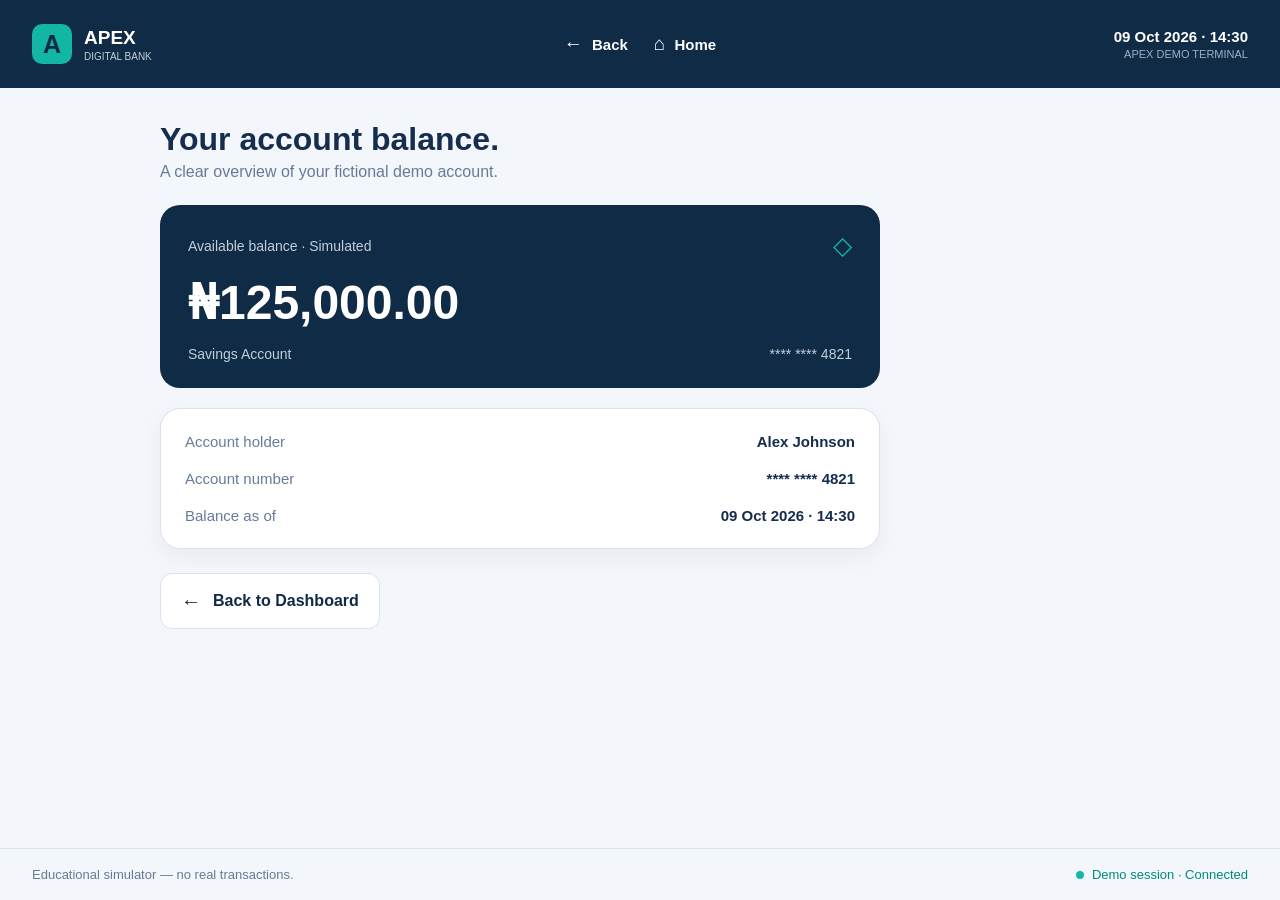
==== check_balance.html @ 22d8b971 "feat: implement account balance page with dynamic user details and styling" ====
<!DOCTYPE html>
<html lang="en">
<head>
    <meta charset="UTF-8">
    <meta name="viewport" content="width=device-width, initial-scale=1.0">
    <title>Account Balance | Apex Digital Bank</title>
    <link rel="stylesheet" href="./style.css">
    <link rel="stylesheet" href="./check_balance.css">
</head>
<body class="account-page">
    <header class="account-header">
        <a class="brand" href="./dashboard.html" aria-label="Apex Digital Bank home">
            <span class="brand-mark" aria-hidden="true">A</span>
            <span><strong>APEX</strong><small>DIGITAL BANK</small></span>
        </a>
        <nav class="account-nav" aria-label="Main navigation">
            <a href="./dashboard.html"><span aria-hidden="true">←</span> Back</a>
            <a href="./dashboard.html"><span aria-hidden="true">⌂</span> Home</a>
        </nav>
        <div class="terminal-info">
            <p class="date-time">09 Oct 2026 · 14:30</p>
            <p class="terminal-name">APEX DEMO TERMINAL</p>
        </div>
    </header>

    <main class="account-main">
        <div class="page-heading">
            <h1>Your account balance.</h1>
            <p>A clear overview of your fictional demo account.</p>
        </div>

        <section class="balance-details" aria-label="Account balance details">
            <div class="balance-panel">
                <div class="balance-topline">
                    <span>Available balance · Simulated</span>
                    <span class="shield-icon" aria-hidden="true">◇</span>
                </div>
                <p class="balance-value">₦125,000.00</p>
                <div class="balance-bottomline">
                    <span>Savings Account</span>
                    <span>**** **** 4821</span>
                </div>
            </div>

            <dl class="account-meta">
                <div>
                    <dt>Account holder</dt>
                    <dd id="names">Alex Johnson</dd>
                </div>
                <div>
                    <dt>Account number</dt>
                    <dd id="card-details">**** **** 4821</dd>
                </div>
                <div>
                    <dt>Balance as of</dt>
                    <dd>09 Oct 2026 · 14:30</dd>
                </div>
            </dl>
        </section>

        <div class="account-actions">
            <a class="dashboard-button" href="./dashboard.html"><span aria-hidden="true">←</span> Back to Dashboard</a>
        </div>
    </main>

    <footer class="account-footer">
        <span>Educational simulator — no real transactions.</span>
        <span class="session-status"><i aria-hidden="true"></i> Demo session · Connected</span>
    </footer>
    <script src="./atm-users.js"></script>
    <script src="./atm.js"></script>
</body>
</html>
---- style.css ----
*{
    padding: 0;
    margin: 0;
    box-sizing: border-box;
}
:root{
    --light_blue-grey: #F3F6FC;
    --white: #FFFFFF;
    --pale_teal: #E5F7F5;
    --teal: #20B4A6;
    --royal_blue:   #214ED8;
    --black: black;
}

body {
    min-height: 100vh;
    width: 100%;
    background-color: var(--light_blue-grey);
    display: flex;
    flex-direction: column;
    font-family: 'Gill Sans', 'Gill Sans MT', Calibri, 'Trebuchet MS', sans-serif;
}

.texts {
    width: 90%;
    max-width: 960px;
    margin: 35px auto 24px;
}

.texts h1 {
    color: var(--black);
    font-size: 30px;
    margin-bottom: 10px;
}

.parent {
    width: 90%;
    max-width: 960px;
    margin: 0 auto;
    display: grid;
    grid-template-columns: minmax(0, 1fr) minmax(320px, 0.92fr);
    align-items: center;
    gap: 28px;
}

.account {
    height: auto;
    width: 100%;
    background-color: var(--white);
    border: 1px solid var(--light_blue-grey);
    border-radius: 20px;
    box-shadow: rgba(0, 0, 0, 0.24) 0px 3px 8px;
    padding: 25px;
}

.atm-illustration {
    min-width: 0;
    padding: 38px 24px 30px;
    overflow: hidden;
    border: 1px solid #edf1f6;
    border-radius: 20px;
    background: var(--white);
    box-shadow: 0 12px 34px rgba(15, 41, 66, 0.08);
}

.demo-card {
    position: relative;
    width: 90%;
    height: 202px;
    margin: 8px auto 20px;
    overflow: hidden;
    border-radius: 18px;
    background: #102d47;
    box-shadow: 0 18px 30px rgba(12, 31, 48, 0.18);
    color: var(--white);
}

.demo-card__stripe {
    position: absolute;
    inset: 0 0 0 auto;
    width: 11%;
    background: #16b6a6;
}

.demo-card__content {
    position: relative;
    z-index: 1;
    display: flex;
    height: 100%;
    width: 89%;
    flex-direction: column;
    padding: 22px 24px 16px;
}

.demo-card__brand {
    display: flex;
    align-items: center;
    gap: 12px;
}

.demo-card__logo {
    display: grid;
    width: 40px;
    height: 40px;
    place-items: center;
    border-radius: 10px;
    background: #13b5a5;
    color: #102d47;
    font-size: 27px;
    font-weight: 800;
}

.demo-card__brand strong,
.demo-card__brand small {
    display: block;
}

.demo-card__brand strong {
    font-size: 17px;
    letter-spacing: 0.3px;
}

.demo-card__brand small {
    margin-top: 2px;
    color: #c0cfdb;
    font-size: 9px;
}

.demo-card__chip {
    position: relative;
    width: 40px;
    height: 30px;
    margin-top: 22px;
    overflow: hidden;
    border-radius: 7px;
    background: #d9c695;
}

.demo-card__chip::before,
.demo-card__chip::after,
.demo-card__chip span::before {
    position: absolute;
    content: "";
    background: rgba(99, 79, 42, 0.38);
}

.demo-card__chip::before {
    top: 0;
    bottom: 0;
    left: 50%;
    width: 1px;
}

.demo-card__chip::after {
    top: 50%;
    right: 0;
    left: 0;
    height: 1px;
}

.demo-card__chip span::before {
    top: 0;
    bottom: 0;
    left: 25%;
    width: 1px;
}

.demo-card__number {
    margin-top: 16px;
    font-size: 19px;
    font-weight: 600;
    letter-spacing: 1px;
}

.demo-card__footer {
    display: flex;
    align-items: center;
    justify-content: space-between;
    margin-top: auto;
    color: #bccbd7;
    font-size: 10px;
}

.demo-card__footer strong {
    color: #17c0ae;
    font-size: 10px;
}

.card-slot {
    padding: 18px 20px 17px;
    border-radius: 14px;
    background: #f3f6fa;
}

.card-slot p {
    display: flex;
    align-items: center;
    justify-content: center;
    gap: 9px;
    margin-bottom: 12px;
    color: #183452;
    font-size: 12px;
    font-weight: 700;
}

.card-slot__icon {
    width: 16px;
    height: 11px;
    border: 1px solid #12a99e;
    border-radius: 2px;
}

.card-slot__opening {
    width: 78%;
    height: 16px;
    margin: 0 auto 10px;
    border-radius: 5px;
    background: #536879;
}

.card-slot__underline {
    width: 70%;
    height: 4px;
    margin: 0 auto;
    border-radius: 5px;
    background: #10283c;
}

.atm-illustration__caption {
    max-width: 360px;
    margin: 18px auto 0;
    color: #718096;
    font-size: 13px;
    line-height: 1.5;
    text-align: center;
}
.link,
.link h2,
.link p {
    text-decoration: none;
    color: inherit;
}
.account > p {
    font-size: 20px;
    font-weight: bold;
    margin-bottom: 20px;
}

.d_account {
    width: 100%;
    background-color: var(--pale_teal);
    border: 2px solid var(--teal);
    border-radius: 14px;
    padding: 22px 15px;
    margin-bottom: 16px;
    transition: transform 0.3s ease;
    cursor: pointer;
}

.d_account:hover{
    transform: scale(2) ;
    color: var(--teal);
}

.d_account h2 {
    font-size: 22px;
    margin-bottom: 12px;
}

.d_account p {
    font-size: 16px;
    margin-bottom: 18px;
}

/* .account button {
    width: 20%;
    padding: 14px;
    background-color: var(--royal_blue);
    color: var(--white);
    border: none;
    border-radius: 10px;
    font-size: 16px;
    font-weight: bold;
    text-transform: capitalize;
    cursor: pointer;
    transition: 0.3s ease;
} */

.d_account button:hover {
    background-color: var(--teal);
}

.d_account:hover {
    transform: translateY(-2px);
}

@media (max-width: 600px) {
    .texts {
        margin-top: 25px;
    }

    .texts h1 {
        font-size: 25px;
    }

    .account {
        padding: 18px 14px;
    }

    .account > p {
        font-size: 18px;
    }

    .d_account {
        padding: 18px 14px;
    }

    .d_account h2 {
        font-size: 20px;
    }

    .parent {
        grid-template-columns: 1fr;
        gap: 20px;
        padding-bottom: 30px;
    }

    .atm-illustration {
        padding: 30px 18px 24px;
    }

    .demo-card {
        width: 94%;
        height: 190px;
    }
}

@media (min-width: 601px) and (max-width: 800px) {
    .parent {
        grid-template-columns: minmax(0, 1fr) minmax(260px, 0.9fr);
        gap: 18px;
    }

    .demo-card {
        height: 180px;
    }

    .demo-card__content {
        padding: 18px 16px 14px;
    }
}

body {
    background-color: #f4f6f9;
    color: #333;
}


.top-navbar {
    background-color: #0d1e3d;
    color: #ffffff;
    display: flex;
    justify-content: space-between;
    align-items: center;
    padding: 15px 40px;
}

.logo-area {
    display: flex;
    align-items: center;
    gap: 12px;
}

.logo-icon {
    font-size: 24px;
    color: #00a896;
}

.logo-text h1 {
    font-size: 18px;
    letter-spacing: 1px;
}

.logo-text p {
    font-size: 10px;
    color: #a0aec0;
}

.terminal-info {
    text-align: right;
}

.date-time {
    font-size: 14px;
    font-weight: bold;
}

.terminal-name {
    font-size: 11px;
    color: #a0aec0;
}

.dashboard-container {
    max-width: 1200px;
    margin: 30px auto;
    padding: 0 20px;
}


.greeting-section {
    display: flex;
    justify-content: space-between;
    align-items: center;
    margin-bottom: 25px;
}

.time-greeting {
    color: #718096;
    font-size: 14px;
}

.username {
    font-size: 28px;
    color: #0f2942;
    font-weight: 700;
}

.header-actions {
    display: flex;
    align-items: center;
    gap: 20px;
}

.notification-status {
    color: #718096;
    font-size: 14px;
}

.exit-btn {
    background: #ffffff;
    border: 1px solid #e2e8f0;
    padding: 8px 16px;
    border-radius: 6px;
    cursor: pointer;
    font-weight: 600;
}


.balance-card {
    background-color: #0a2240;
    color: #ffffff;
    border-radius: 12px;
    padding: 30px;
    margin-bottom: 30px;
    box-shadow: 0 4px 6px rgba(0, 0, 0, 0.05);
}

.balance-link {
    display: block;
    color: inherit;
    text-decoration: none;
}

.card-top, .card-bottom {
    display: flex;
    justify-content: space-between;
    align-items: center;
}

.balance-label {
    color: #a0aec0;
    font-size: 14px;
}

.balance-amount {
    font-size: 42px;
    font-weight: bold;
    margin: 15px 0;
}

.account-type, .card-number {
    color: #cbd5e0;
    font-size: 14px;
}


.action-grid {
    display: grid;
    grid-template-columns: repeat(3, 1fr);
    gap: 20px;
    margin-bottom: 40px;
}

.action-grid > .grid-link {
    display: block;
    color: inherit;
    font-size: inherit;
    text-decoration: none;
}

.grid-item {
    background: #ffffff;
    border: 1px solid #edf2f7;
    border-radius: 8px;
    padding: 25px;
    cursor: pointer;
    transition: transform 0.2s, box-shadow 0.2s;
}

.grid-item:hover {
    transform: translateY(-2px);
    box-shadow: 0 4px 12px rgba(0,0,0,0.05);
}

.grid-item .icon {
    font-size: 24px;
    margin-bottom: 15px;
    color: #4a5568;
}

.grid-item h3  {
    font-size: 18px;
    color: #2d3748;
    margin-bottom: 5px;
}
.grid-item a{
    text-decoration: none;
    color: #2d3748;
    font-size: 18px;
    font-weight: bold;
}

.grid-item p {
    font-size: 13px;
    color: #718096;
}

main a{
    text-decoration: none;
    color: #2d3748;
    font-size: 18px;
    font-weight: bold;
}
---- check_balance.css ----
.account-page {
    min-height: 100vh;
    background: #f3f6fa;
    color: #172d4e;
    font-family: 'Gill Sans', 'Gill Sans MT', Calibri, sans-serif;
}

.account-header {
    min-height: 88px;
    display: grid;
    grid-template-columns: 1fr auto 1fr;
    align-items: center;
    gap: 28px;
    padding: 14px 32px;
    background: #102b45;
    color: #fff;
}

.brand {
    display: inline-flex;
    width: fit-content;
    align-items: center;
    gap: 12px;
    color: inherit;
    text-decoration: none;
}

.brand-mark {
    display: grid;
    width: 40px;
    height: 40px;
    place-items: center;
    border-radius: 10px;
    background: #13b5a5;
    color: #102b45;
    font-size: 25px;
    font-weight: 800;
}

.brand strong,
.brand small {
    display: block;
}

.brand strong {
    font-size: 19px;
}

.brand small {
    margin-top: 2px;
    color: #c0cfdb;
    font-size: 10px;
}

.account-nav {
    display: flex;
    align-items: center;
    gap: 26px;
}

.account-nav a {
    color: #fff;
    font-size: 15px;
    font-weight: 600;
    text-decoration: none;
}

.account-nav a span {
    margin-right: 5px;
    font-size: 19px;
}

.account-header .terminal-info {
    text-align: right;
}

.account-header .date-time {
    font-size: 15px;
}

.account-header .terminal-name {
    margin-top: 3px;
    font-size: 11px;
}

.account-main {
    width: min(960px, calc(100% - 64px));
    flex: 1;
    margin: 32px auto 48px;
}

.account-main .page-heading {
    margin-bottom: 24px;
}

.account-main .page-heading h1 {
    margin-bottom: 5px;
    color: #172d4e;
    font-size: 32px;
    line-height: 1.2;
}

.account-main .page-heading p {
    color: #657b99;
    font-size: 16px;
}

.balance-details {
    width: min(100%, 720px);
}

.balance-panel {
    min-height: 183px;
    display: flex;
    flex-direction: column;
    justify-content: space-between;
    padding: 26px 28px;
    border-radius: 20px;
    background: #102b45;
    color: #fff;
}

.balance-topline,
.balance-bottomline {
    display: flex;
    align-items: center;
    justify-content: space-between;
    gap: 16px;
}

.balance-topline,
.balance-bottomline {
    color: #c0cfdb;
    font-size: 14px;
}

.shield-icon {
    color: #11b9a8;
    font-size: 25px;
}

.balance-value {
    margin: 12px 0;
    font-size: clamp(38px, 7vw, 48px);
    font-weight: 700;
    line-height: 1;
}

.balance-bottomline #card-details {
    color: #fff;
}

.account-meta {
    display: grid;
    gap: 20px;
    margin-top: 20px;
    padding: 24px;
    border: 1px solid #d9e2ee;
    border-radius: 20px;
    background: #fff;
    box-shadow: 0 8px 24px rgba(20, 43, 69, 0.05);
}

.account-meta > div {
    display: flex;
    align-items: center;
    justify-content: space-between;
    gap: 20px;
}

.account-meta dt {
    color: #657b99;
    font-size: 15px;
}

.account-meta dd {
    margin: 0;
    color: #172d4e;
    font-size: 15px;
    font-weight: 700;
    text-align: right;
}

.account-actions {
    margin-top: 24px;
}

.dashboard-button {
    min-height: 56px;
    display: inline-flex;
    align-items: center;
    gap: 12px;
    padding: 0 20px;
    border: 1px solid #d9e2ee;
    border-radius: 12px;
    background: #fff;
    color: #102b45;
    font-size: 16px;
    font-weight: 700;
    text-decoration: none;
}

.dashboard-button span {
    font-size: 20px;
}

.account-footer {
    min-height: 52px;
    display: flex;
    align-items: center;
    justify-content: space-between;
    gap: 16px;
    padding: 12px 32px;
    border-top: 1px solid #d9e2ee;
    color: #657b99;
    font-size: 13px;
}

.account-footer .session-status {
    display: inline-flex;
    align-items: center;
    gap: 8px;
    color: #008b7e;
}

.session-status i {
    width: 8px;
    height: 8px;
    border-radius: 50%;
    background: #12b8a6;
}

@media (max-width: 700px) {
    .account-header {
        grid-template-columns: 1fr auto;
        gap: 12px;
        padding: 14px 20px;
    }

    .account-nav {
        grid-column: 1 / -1;
        grid-row: 2;
        gap: 22px;
    }

    .account-header .terminal-info {
        grid-column: 2;
        grid-row: 1;
    }

    .account-main {
        width: calc(100% - 40px);
        margin: 28px auto 36px;
    }

    .account-main .page-heading h1 {
        font-size: 28px;
    }

    .balance-panel {
        min-height: 170px;
        padding: 22px;
        border-radius: 16px;
    }

    .account-meta {
        gap: 18px;
        padding: 20px;
        border-radius: 16px;
    }

    .account-footer {
        align-items: flex-start;
        flex-direction: column;
        padding: 14px 20px;
    }
}

@media (max-width: 420px) {
    .brand strong {
        font-size: 16px;
    }

    .brand small {
        font-size: 9px;
    }

    .account-header .date-time {
        font-size: 12px;
    }

    .account-header .terminal-name {
        font-size: 9px;
    }

    .account-meta > div {
        align-items: flex-start;
        flex-direction: column;
        gap: 5px;
    }

    .account-meta dd {
        text-align: left;
    }
}
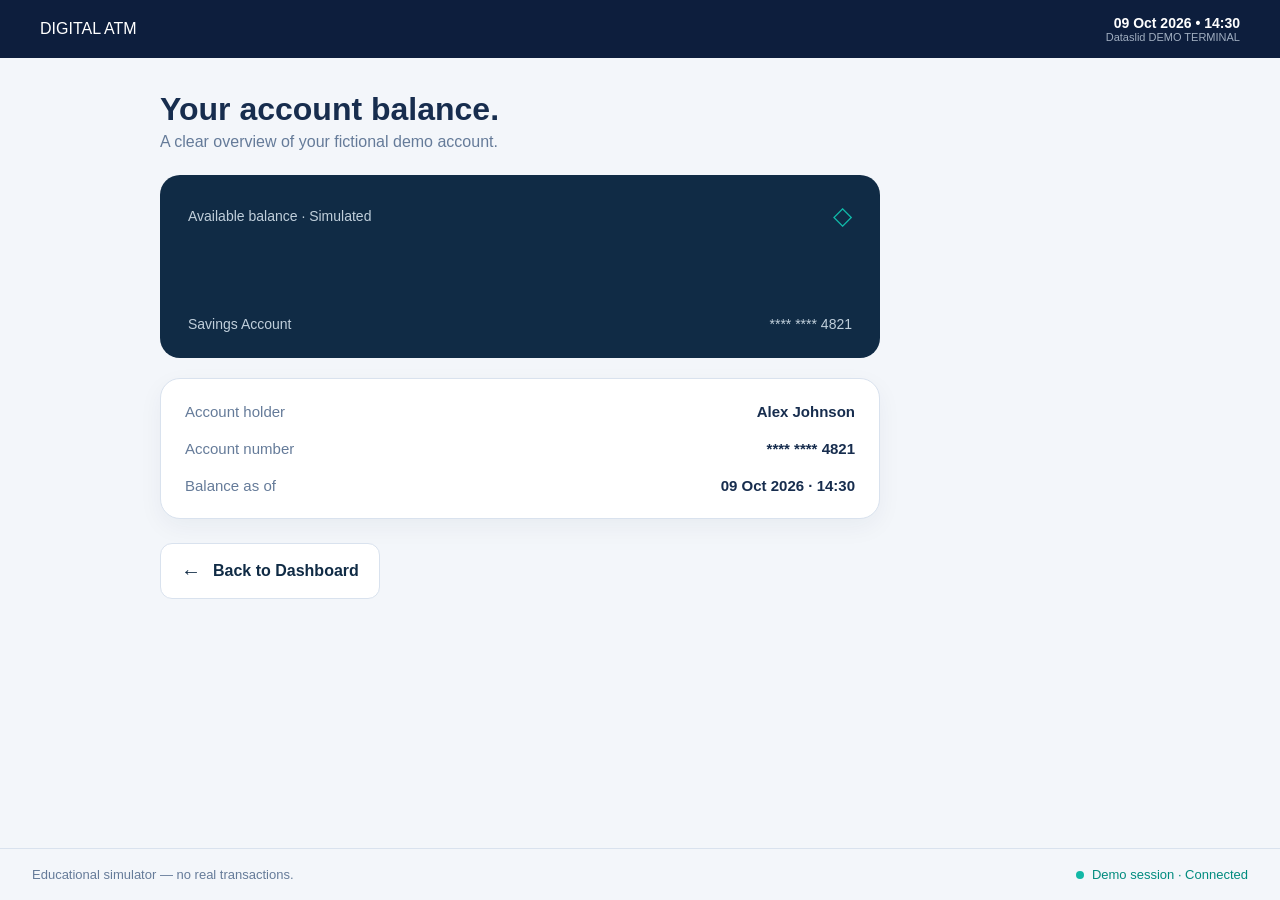
==== commit c57e02a1: "feat: add balance display to account balance page and update navigation links" ====
--- a/check_balance.html
+++ b/check_balance.html
@@ -8,18 +8,14 @@
     <link rel="stylesheet" href="./check_balance.css">
 </head>
 <body class="account-page">
-    <header class="account-header">
-        <a class="brand" href="./dashboard.html" aria-label="Apex Digital Bank home">
-            <span class="brand-mark" aria-hidden="true">A</span>
-            <span><strong>APEX</strong><small>DIGITAL BANK</small></span>
-        </a>
-        <nav class="account-nav" aria-label="Main navigation">
-            <a href="./dashboard.html"><span aria-hidden="true">←</span> Back</a>
-            <a href="./dashboard.html"><span aria-hidden="true">⌂</span> Home</a>
-        </nav>
+    <header class="top-navbar">
+        <div class="logo-area">
+                <p>DIGITAL ATM</p>
+            </div>
+        </div>
         <div class="terminal-info">
-            <p class="date-time">09 Oct 2026 · 14:30</p>
-            <p class="terminal-name">APEX DEMO TERMINAL</p>
+            <p class="date-time">09 Oct 2026 • 14:30</p>
+            <p class="terminal-name">Dataslid DEMO TERMINAL</p>
         </div>
     </header>
 
@@ -35,7 +31,7 @@
                     <span>Available balance · Simulated</span>
                     <span class="shield-icon" aria-hidden="true">◇</span>
                 </div>
-                <p class="balance-value">₦125,000.00</p>
+                <p class="balance-value" id="balance"></p>
                 <div class="balance-bottomline">
                     <span>Savings Account</span>
                     <span>**** **** 4821</span>
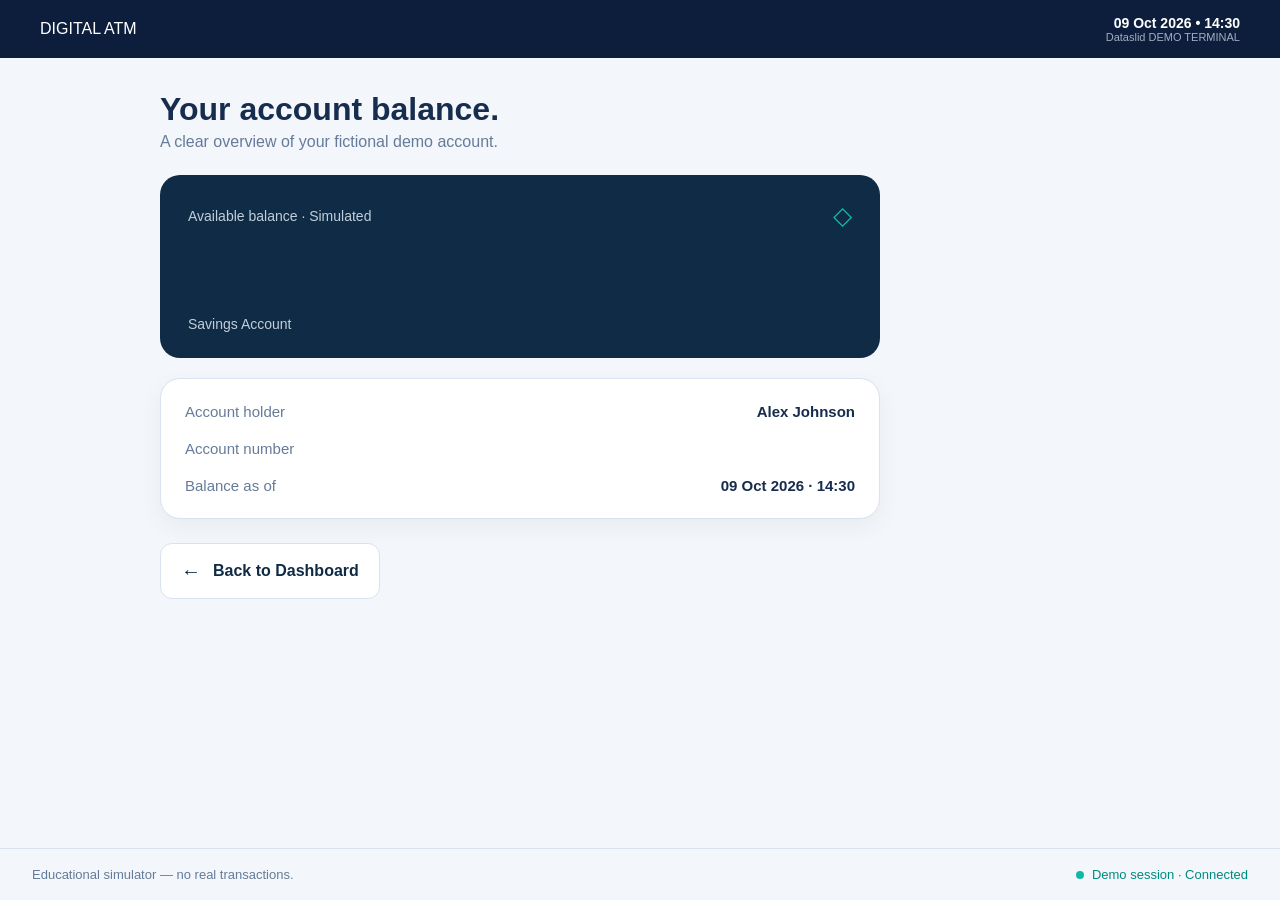
==== commit e8792a83: "feat: update balance display logic and improve UI elements across account pages" ====
--- a/check_balance.html
+++ b/check_balance.html
@@ -34,7 +34,7 @@
                 <p class="balance-value" id="balance"></p>
                 <div class="balance-bottomline">
                     <span>Savings Account</span>
-                    <span>**** **** 4821</span>
+        
                 </div>
             </div>
 
@@ -45,7 +45,7 @@
                 </div>
                 <div>
                     <dt>Account number</dt>
-                    <dd id="card-details">**** **** 4821</dd>
+                    <dd id="card-details"></dd>
                 </div>
                 <div>
                     <dt>Balance as of</dt>
--- a/style.css
+++ b/style.css
@@ -416,8 +416,8 @@
 }
 
 .time-greeting {
-    color: #718096;
-    font-size: 14px;
+    color: #323841;
+    font-size: 30px;
 }
 
 .username {
